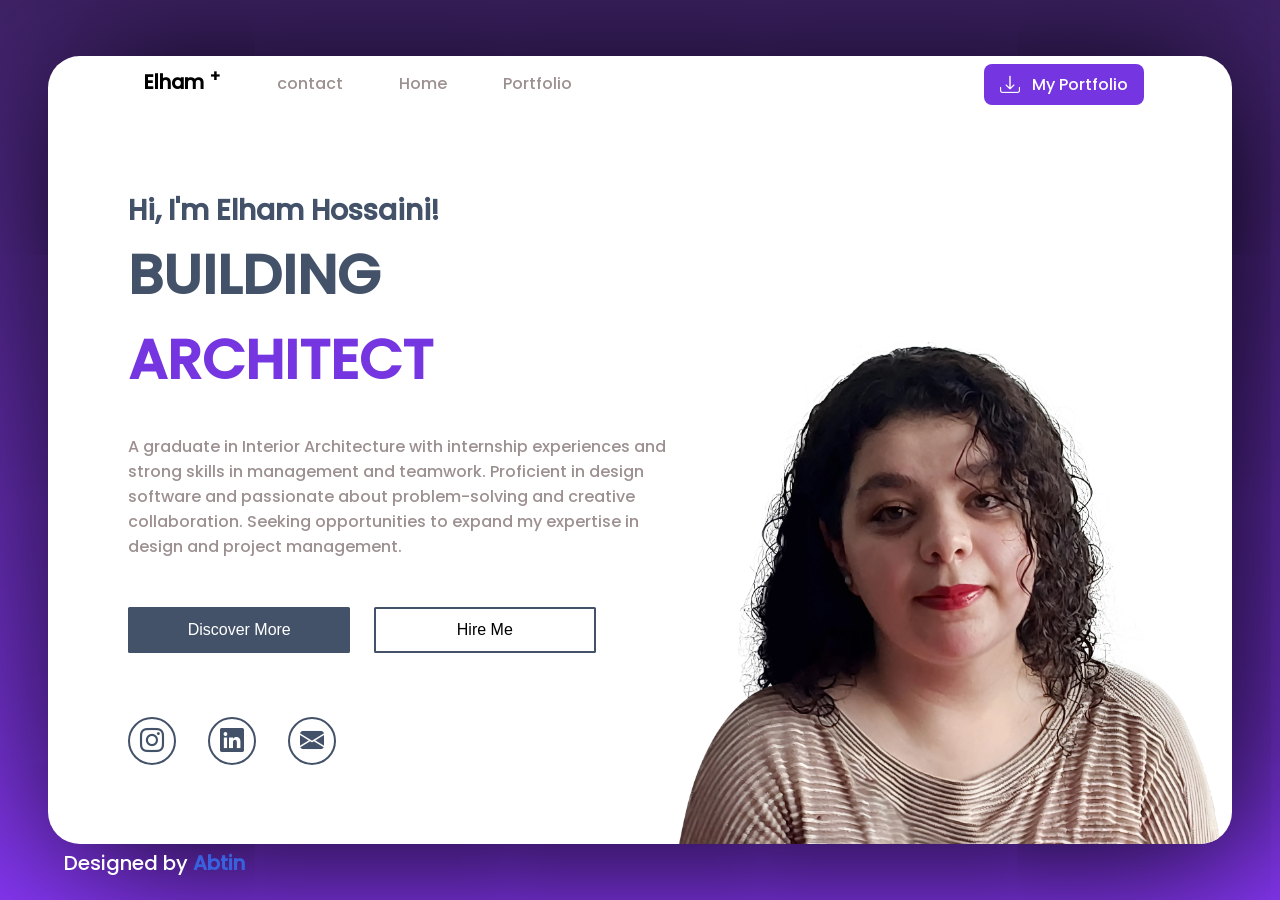
==== index.html @ e85b8430 "+finished prototype +desktop first +responsive site +js (hamburger menu)" ====
<!doctype html>
<html lang="en">
  <head>
    <meta charset="UTF-8" />
    <meta name="viewport" content="width=device-width, initial-scale=1.0" />
    <meta name="theme-color" content="#2C1D45">
    <meta name="theme-color" media="(prefers-color-scheme: dark)" content="#2C1D45">
    <link rel="stylesheet" href="./Style/style.css" />
    <link rel="stylesheet" href="./Fonts/icons/bootstrap-icons.css" />
    <title>Elham hossaini</title>
  </head>
  <body class="body">
    <div class="container">
      <section class="card">
        <nav class="nav">
          <div id="toggle-btn" class="toggle-icon">
            <i class="bi-feature bi bi-list"></i>
          </div>

          <ul id="toggle-menu" class="nav-li-container">
            <li class="nav-li">
              <span>Elham <sup>+</sup></span>
            </li>
            <li class="nav-li"><a href="#">contact</a></li>
            <li class="nav-li"><a href="#">Home</a></li>
            <li class="nav-li"><a href="#">Portfolio</a></li>
          </ul>
          <a class="nav-portfolio">
            <i class="bi-feature bi bi-download"></i>
            <div href="#">My Portfolio</div>
          </a>
        </nav>
        <section class="section">
          <article class="article-text">
            <h2>Hi, I'm Elham Hossaini!</h2>
            <h1>BUILDING <span>ARCHITECT</span></h1>
            <p>
              A graduate in Interior Architecture with internship experiences
              and strong skills in management and teamwork. Proficient in design
              software and passionate about problem-solving and creative
              collaboration. Seeking opportunities to expand my expertise in
              design and project management.
            </p>
            <div class="button-container">
              <button class="btn-gray">Discover More</button>
              <button class="btn-white">Hire Me</button>
            </div>
            <div class="social-media">
              <div>
                <a href="#">
                  <i class="bi-feature bi bi-instagram"></i>
                </a>
              </div>
              <div>
                <a href="#"
                  ><i class="bi-feature bi-linkedin"></i
                ></a>
              </div>
              <div>
                <a href="#"><i class="bi-feature bi bi-envelope-fill"></i></a>
              </div>
            </div>
          </article>
          <article class="article-img">
            <img src="./Img/El-final.webp" alt="my-photo" />
          </article>
        </section>
        <div class="ad">
          <a href="#"> Designed by <span>Abtin</span> </a>
        </div>
      </section>
    </div>
    <script src="/Js/app.js"></script>
  </body>
</html>
---- Style/style.css ----
@font-face {
  font-family: "poppins";
  src:
    url("../Fonts/pop/Poppins-Medium.ttf") format("TrueType");
}

* {
  margin: 0;
  padding: 0;
  box-sizing: border-box;
  text-decoration: none;
  list-style: none;
}

:root {
  --main-color: #7535e1;
  --bg-1: #402369;
  --bg-2: #8737f6;
  --white: #fff;
  --dark-gray: #435269;
  --light-gray: #9d9090;
  --ad: #3861dd;
}

button {
  border: 2px solid var(--dark-gray);
  padding: 0.75rem 0.5rem;
  background: none;
  border-radius: 0.1rem;
  cursor: pointer;
}

a {
  cursor: pointer;
}

.body {
  height: 100dvh;
  padding: 3.5rem 3rem;
  background: linear-gradient(var(--bg-1), var(--bg-2));
  font-family: "poppins";

  display: flex;
  align-items: center;
  justify-content: center;
}

body::selection {
  background: var(--main-color);
  color: var(--white);
}

/* navbar */

.card {
  height: 100%;
  width: 100%;
  background: var(--white);
  border-radius: 2rem;
  box-shadow: 1rem 0.75rem 10rem;
  padding: 0.5rem 0.5rem 0 5rem;
  display: flex;
  flex-direction: column;
  justify-content: space-between;
  overflow: hidden;
}

.container {
  position: relative;
  width: 100%;
  height: 100%;
  border-radius: 2rem;
}

.nav {
  display: flex;
  justify-content: space-between;
  align-items: flex-start;
}

.toggle-icon {
  display: none;
}

.toggle-icon>i {
  font-size: 1.7rem;
}

.nav-li-container {
  gap: 1.5rem;

  display: flex;
}

.nav-li {
  padding: 0rem 1rem;

  display: flex;
  align-items: end;
}

.nav-li>a {
  margin-bottom: 0.1rem;
  color: var(--light-gray);
}

.nav-li>span {
  font-size: larger;
  font-weight: bolder;
}

.nav-portfolio {
  background: var(--main-color);
  border-radius: 0.5rem;
  margin-right: 5rem;
  display: flex;
  align-items: center;
}

.nav-portfolio>i {
  color: var(--white);
  font-size: 1.25rem;
  padding-left: 1rem;
}

.nav-portfolio>div {
  color: var(--white);
  padding: 0.5rem 1rem 0.5rem 0.75rem;
}

/* body text */

.section {
  display: flex;
  height: 100%;
  /* border: solid; */
  max-height: 94%;
  flex: 1;
}

.article-text {
  margin: auto 0rem;
  flex: 1;
  max-width: 55%;
}

.article-text>h2 {
  color: var(--dark-gray);
  font-size: 1.75rem;
}

.article-text>h1 {
  color: var(--dark-gray);
  font-size: 3.5rem;
}

.article-text>h1>span {
  color: var(--main-color);
}

.article-text>p {
  color: var(--light-gray);
  margin: 2rem 0 3rem 0;
}

/* body img */

.article-img {
  flex: 1;
  border-radius: 1.2rem 0;
  max-height: 100%;
  display: flex;
  align-items: flex-end;
  justify-content: center;
  overflow: hidden;
}

.article-img>img {
  max-height: 100%;
  max-width: 100%;
  overflow: hidden;
}

/* Button */

.button-container {
  display: flex;
  gap: 1.45rem;
  margin-right: 5rem;
}

.btn-gray {
  background: var(--dark-gray);
  color: var(--white);
  transition: 0.5s;
  flex: 1;
  font-size: 1rem;
}

.btn-white {
  flex: 1;
  font-size: 1rem;
}

.btn-gray:hover {
  background: var(--white);
  color: var(--dark-gray);
  transition: 0.5s;
}

/* social media */

.social-media {
  display: flex;
  gap: 2rem;
  margin-top: 4rem;
}

.social-media>div {
  border: 2px solid var(--dark-gray);
  border-radius: 50%;
  height: 3rem;
  width: 3rem;

  display: flex;
  align-items: center;
  justify-content: center;
}

.social-media>div>a {
  color: var(--dark-gray);
  font-size: 1.5rem;
}

/* ad */

.ad {
  position: absolute;
  bottom: -2.1rem;
  left: 1rem;
}

.ad>a {
  color: var(--white);
  font-size: 1.25rem;
}

.ad>a>span {
  color: var(--ad);
  font-weight: bold;
}

/* media */

@media print {
  * {
    display: none;
  }
}

@media screen and (max-width: 1200px) {
  .article-text>h2 {
    font-size: 1rem;
  }

  .article-text>h1 {
    font-size: 2.5rem;
  }

  .article-text>p {
    font-size: 0.75rem;
  }

  .social-media>div {
    height: 2.5rem;
    width: 2.5rem;
  }

  .social-media>div>a {
    font-size: 1.25rem;
  }
}

@media screen and (max-width: 992px) {
  .body {
    padding: 1rem;
  }

  .card {
    border-radius: 1.5rem;
    padding: 0.5rem 1rem;
    padding-bottom: 0;
    text-align: center;
  }

  .toggle-icon {
    display: unset;
  }

  .nav-li-container {
    position: fixed;
    top: -50rem;
    inset-inline-start: 0;
    inset-inline-end: 0;
    margin-inline: auto;
    flex-direction: column;
    border: 2px solid var(--light-gray);
    background: var(--white);
    border-radius: 1rem;
    box-shadow: 0 4px 10px rgba(0, 0, 0, 0.5);
    width: 80%;
    align-items: center;
    padding: 1.5rem 0;
    gap: 1.25rem;
    transition: 0.2s;
    transition-timing-function: ease-in;
  }

  .nav-li-container::before {
    content: "";
    position: fixed;
    top: 0;
    left: 0;
    width: 100dvw;
    background: black;
    z-index: 99;
  }

  .show-menu {
    top: 4.5rem;
  }

  .nav-portfolio {
    margin-right: 0rem;
    padding: 0 0.3rem;
  }

  .nav-portfolio>a {
    font-size: 0.75rem;
  }

  .section {
    flex-direction: column;
  }

  .article-text {
    max-width: unset;
    margin-top: 1.25rem;
  }

  .article-text>h2 {
    font-size: 1rem;
  }

  .article-text>h1 {
    font-size: 1.5rem;
  }

  .article-text>p {
    font-size: 0.75rem;
    margin: 2rem 0 2rem 0;
  }

  .article-img {
    border-radius: 0;
  }

  .social-media>div {
    border: 1px solid var(--dark-gray);
    height: 2rem;
    width: 2rem;
  }

  .social-media>div>a {
    font-size: 0.9rem;
  }

  button {
    padding: 0.45rem;
  }

  .button-container {
    margin: 0 1rem;
  }

  .btn-gray {
    font-size: 0.75rem;
  }

  .btn-white {
    font-size: 0.75rem;
  }

  .social-media {
    justify-content: center;
    margin-top: 2rem;
  }

  .ad {
    display: none;
  }
}

@media screen and (max-height: 550px) {
  .body {
    height: 800px
  }
}
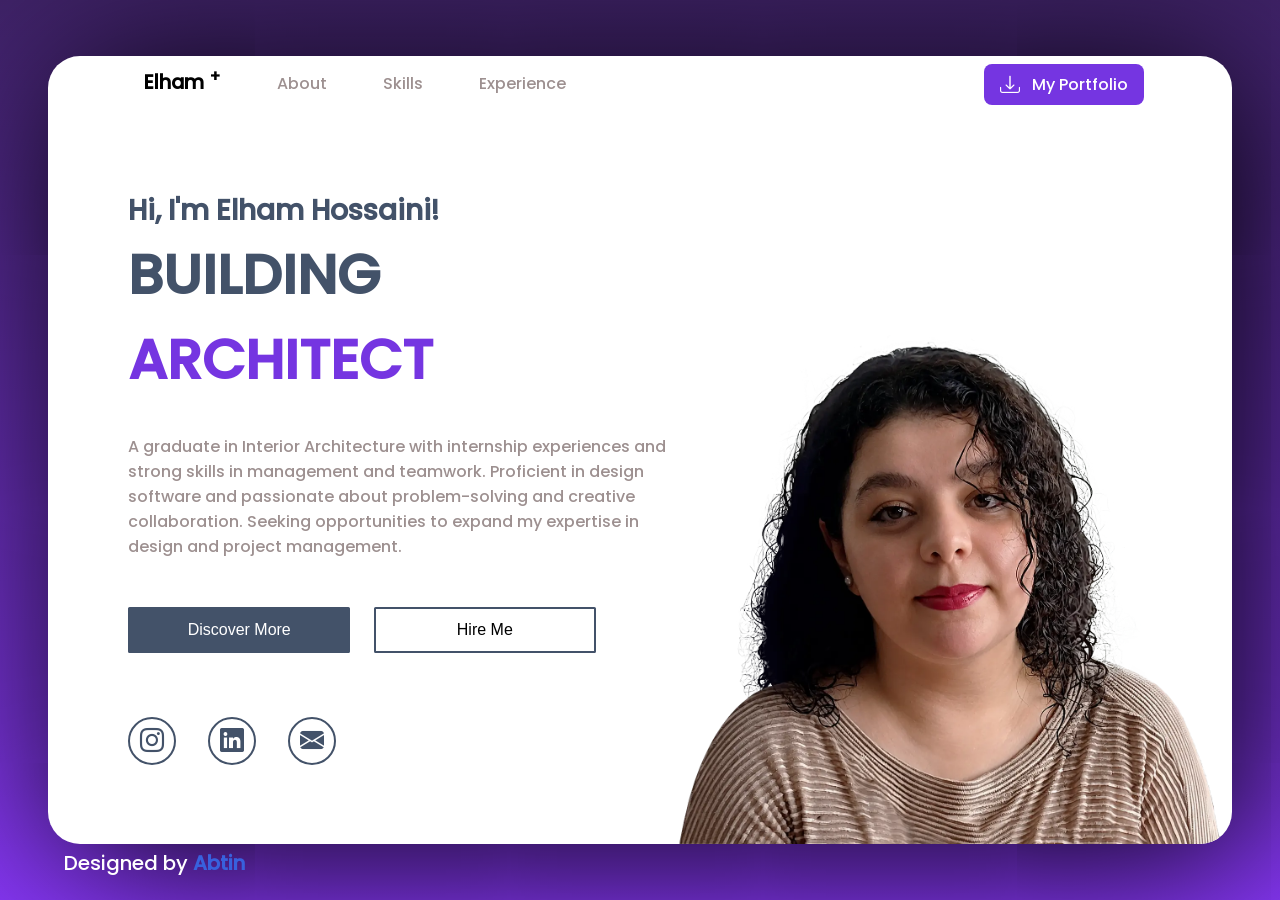
==== commit 7ec0b822: "+ add home page (html,css,js) --made with claude-- + add portfolio.pdf for download + move onclick c" ====
--- a/index.html
+++ b/index.html
@@ -3,12 +3,38 @@
   <head>
     <meta charset="UTF-8" />
     <meta name="viewport" content="width=device-width, initial-scale=1.0" />
-    <meta name="theme-color" content="#2C1D45">
-    <meta name="theme-color" media="(prefers-color-scheme: dark)" content="#2C1D45">
+    <meta name="theme-color" content="#2C1D45" />
+    <meta
+      name="theme-color"
+      media="(prefers-color-scheme: dark)"
+      content="#2C1D45"
+    />
     <link rel="stylesheet" href="./Style/style.css" />
     <link rel="stylesheet" href="./Fonts/icons/bootstrap-icons.css" />
+    <!-- favicon -->
+    <link
+      rel="icon"
+      type="image/png"
+      href="./Img/favicon/favicon-32x32.png"
+      sizes="32x32"
+    />
+    <link
+      rel="icon"
+      type="image/png"
+      href="./Img/favicon/favicon-16x16.png"
+      sizes="16x16"
+    />
+    <link rel="shortcut icon" href="./Img/favicon/favicon.ico" />
+    <link
+      rel="apple-touch-icon"
+      sizes="180x180"
+      href="./Img/favicon/apple-touch-icon.png"
+    />
+    <link rel="manifest" href="./Img/favicon/site.webmanifest" />
+
     <title>Elham hossaini</title>
   </head>
+
   <body class="body">
     <div class="container">
       <section class="card">
@@ -16,18 +42,18 @@
           <div id="toggle-btn" class="toggle-icon">
             <i class="bi-feature bi bi-list"></i>
           </div>
-
+          <div id="curtain" class="curtain"></div>
           <ul id="toggle-menu" class="nav-li-container">
             <li class="nav-li">
               <span>Elham <sup>+</sup></span>
             </li>
-            <li class="nav-li"><a href="#">contact</a></li>
-            <li class="nav-li"><a href="#">Home</a></li>
-            <li class="nav-li"><a href="#">Portfolio</a></li>
+            <li class="nav-li"><a href="./home.html#about">About</a></li>
+            <li class="nav-li"><a href="./home.html#skills">Skills</a></li>
+            <li class="nav-li"><a href="./home.html#experience">Experience</a></li>
           </ul>
-          <a class="nav-portfolio">
+          <a class="nav-portfolio" href="./Portfolio/portfolio.pdf" download>
             <i class="bi-feature bi bi-download"></i>
-            <div href="#">My Portfolio</div>
+            <div>My Portfolio</div>
           </a>
         </nav>
         <section class="section">
@@ -42,8 +68,10 @@
               design and project management.
             </p>
             <div class="button-container">
-              <button class="btn-gray">Discover More</button>
-              <button class="btn-white">Hire Me</button>
+              <button id="btn-gray" class="btn-gray">
+                <span>Discover More</span>
+              </button>
+              <button id="btn-white" class="btn-white">Hire Me</button>
             </div>
             <div class="social-media">
               <div>
@@ -52,9 +80,7 @@
                 </a>
               </div>
               <div>
-                <a href="#"
-                  ><i class="bi-feature bi-linkedin"></i
-                ></a>
+                <a href="#"><i class="bi-feature bi-linkedin"></i></a>
               </div>
               <div>
                 <a href="#"><i class="bi-feature bi bi-envelope-fill"></i></a>
--- a/Style/style.css
+++ b/Style/style.css
@@ -3,6 +3,21 @@
   src:
     url("../Fonts/pop/Poppins-Medium.ttf") format("TrueType");
 }
+/* 
+@keyframes crazyFontSize {
+  0% {
+    font-size: 0.82rem;
+  }
+  40% {
+    font-size: 0.85rem;
+  }
+  60% {
+    font-size: 0.85rem;
+  }
+  100% {
+    font-size: 0.82rem;
+  }
+} */
 
 * {
   margin: 0;
@@ -86,6 +101,10 @@
   font-size: 1.7rem;
 }
 
+.curtain {
+  display: none;
+}
+
 .nav-li-container {
   gap: 1.5rem;
 
@@ -200,6 +219,7 @@
 .btn-white {
   flex: 1;
   font-size: 1rem;
+  color: var(--dark-grayportfolio);
 }
 
 .btn-gray:hover {
@@ -295,6 +315,7 @@
 
   .toggle-icon {
     display: unset;
+    z-index: 100;
   }
 
   .nav-li-container {
@@ -314,20 +335,26 @@
     gap: 1.25rem;
     transition: 0.2s;
     transition-timing-function: ease-in;
-  }
-
-  .nav-li-container::before {
-    content: "";
-    position: fixed;
-    top: 0;
-    left: 0;
-    width: 100dvw;
-    background: black;
-    z-index: 99;
+    z-index: 101;
   }
 
   .show-menu {
     top: 4.5rem;
+  }
+
+  .curtain {
+    display: none;
+    position: fixed;
+    top: 0rem;
+    left: 0;
+    height: 100dvh;
+    width: 100dvw;
+    background: rgba(0, 0, 0, 0.15);
+    z-index: 99;
+  }
+
+  .show-curtain {
+    display: block;
   }
 
   .nav-portfolio {
@@ -383,8 +410,9 @@
     margin: 0 1rem;
   }
 
-  .btn-gray {
-    font-size: 0.75rem;
+  .btn-gray > span {
+    font-size: 0.85rem;
+    /* animation: crazyFontSize 1.5s infinite; */
   }
 
   .btn-white {
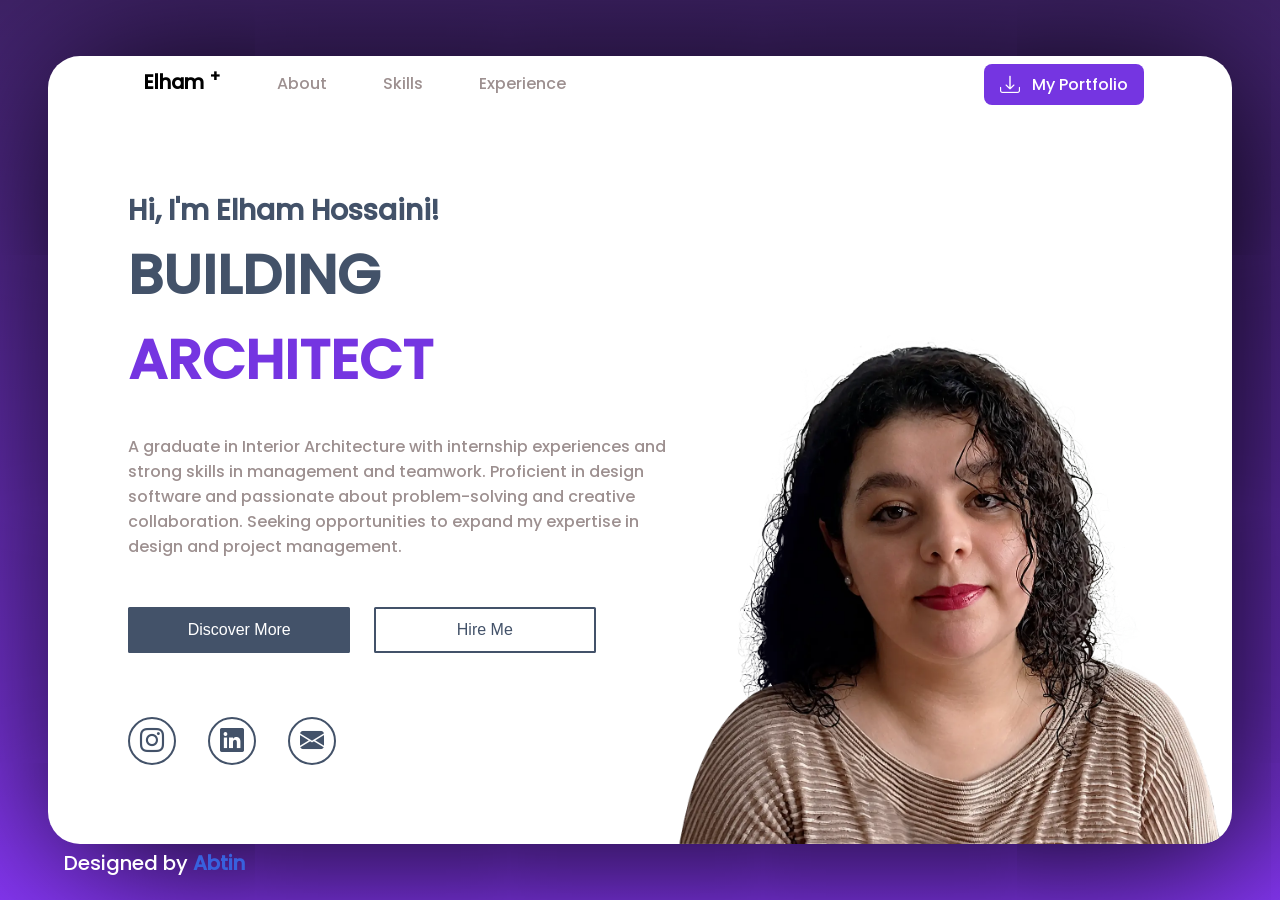
==== commit b85a4e75: "+ do a series of appearance changes and fix ai     appearance problems. + add buttom links like inst" ====
--- a/index.html
+++ b/index.html
@@ -49,7 +49,9 @@
             </li>
             <li class="nav-li"><a href="./home.html#about">About</a></li>
             <li class="nav-li"><a href="./home.html#skills">Skills</a></li>
-            <li class="nav-li"><a href="./home.html#experience">Experience</a></li>
+            <li class="nav-li">
+              <a href="./home.html#experience">Experience</a>
+            </li>
           </ul>
           <a class="nav-portfolio" href="./Portfolio/portfolio.pdf" download>
             <i class="bi-feature bi bi-download"></i>
@@ -75,7 +77,10 @@
             </div>
             <div class="social-media">
               <div>
-                <a href="#">
+                <a
+                  href="https://www.instagram.com/Elhamhosseni__"
+                  target="_blank"
+                >
                   <i class="bi-feature bi bi-instagram"></i>
                 </a>
               </div>
@@ -83,7 +88,9 @@
                 <a href="#"><i class="bi-feature bi-linkedin"></i></a>
               </div>
               <div>
-                <a href="#"><i class="bi-feature bi bi-envelope-fill"></i></a>
+                <a href="sms:+989032716820"
+                  ><i class="bi-feature bi bi-envelope-fill"></i
+                ></a>
               </div>
             </div>
           </article>
--- a/Style/style.css
+++ b/Style/style.css
@@ -3,21 +3,6 @@
   src:
     url("../Fonts/pop/Poppins-Medium.ttf") format("TrueType");
 }
-/* 
-@keyframes crazyFontSize {
-  0% {
-    font-size: 0.82rem;
-  }
-  40% {
-    font-size: 0.85rem;
-  }
-  60% {
-    font-size: 0.85rem;
-  }
-  100% {
-    font-size: 0.82rem;
-  }
-} */
 
 * {
   margin: 0;
@@ -53,7 +38,7 @@
   height: 100dvh;
   padding: 3.5rem 3rem;
   background: linear-gradient(var(--bg-1), var(--bg-2));
-  font-family: "poppins";
+  font-family: "poppins", sans-serif;
 
   display: flex;
   align-items: center;
@@ -219,7 +204,7 @@
 .btn-white {
   flex: 1;
   font-size: 1rem;
-  color: var(--dark-grayportfolio);
+  color: var(--dark-gray);
 }
 
 .btn-gray:hover {
